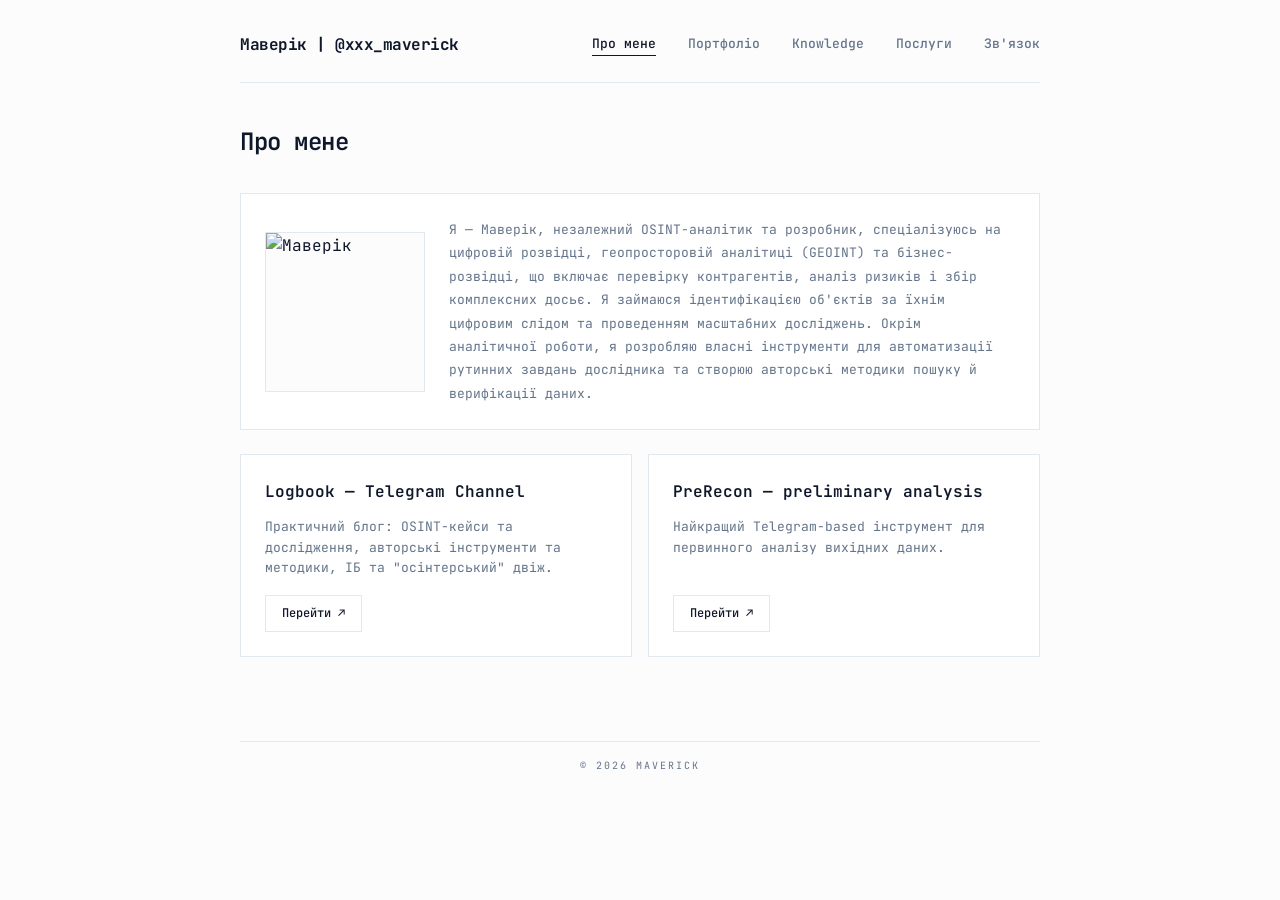
==== index.html @ 05b4f3a4 "Add files via upload" ====
<!DOCTYPE html>
<html lang="uk">
<head>
    <meta charset="UTF-8">
    <meta name="viewport" content="width=device-width, initial-scale=1.0">
    <title>Про мене • Маверік</title>
    <link rel="stylesheet" href="styles.css">
</head>
<body>

    <header>
        <div class="nav-container">
            <a href="index.html" class="logo">Маверік | @xxx_maverick</a>
            <nav class="nav-links">
                <a href="index.html" class="active">Про мене</a>
                <a href="portfolio.html">Портфоліо</a>
                <a href="knowledge.html">Knowledge</a>
                <a href="pricelist.html">Послуги</a>
                <a href="contact.html">Зв'язок</a>
            </nav>
        </div>
    </header>

    <main>
        <section>
            <h1>Про мене</h1>

            <div class="tactical-card profile-container">
                <img src="media/my_avatar.jpg" alt="Маверік" class="profile-avatar">
                <div>
                    <p class="card-desc" style="line-height: 1.8; margin-bottom: 0;">
                        Я — Маверік, незалежний OSINT-аналітик та розробник, спеціалізуюсь на цифровій розвідці, геопросторовій аналітиці (GEOINT) та бізнес-розвідці, що включає перевірку контрагентів, аналіз ризиків і збір комплексних досьє. Я займаюся ідентифікацією об'єктів за їхнім цифровим слідом та проведенням масштабних досліджень. Окрім аналітичної роботи, я розробляю власні інструменти для автоматизації рутинних завдань дослідника та створюю авторські методики пошуку й верифікації даних.
                    </p>
                </div>
            </div>

            <div class="link-grid">
                <div class="tactical-card">
                    <div class="card-title">Logbook — Telegram Channel</div>
                    <p class="card-desc">Практичний блог: OSINT-кейси та дослідження, авторські інструменти та методики, ІБ та "осінтерський" двіж.</p>
                    <a href="https://t.me/its_logbook" target="_blank" class="btn-link">Перейти ↗</a>
                </div>

                <div class="tactical-card">
                    <div class="card-title">PreRecon — preliminary analysis</div>
                    <p class="card-desc">Найкращий Telegram-based інструмент для первинного аналізу вихідних даних.</p>
                    <a href="https://t.me/prerecon_news" target="_blank" class="btn-link">Перейти ↗</a>
                </div>
            </div>
        </section>
    </main>

    <footer>
        <p class="footer-text">© 2026 MAVERICK</p>
    </footer>

</body>
</html>
---- styles.css ----
/* Google Fonts: JetBrains Mono для технічного стилю */
@import url('https://fonts.googleapis.com/css2?family=JetBrains+Mono:wght@300;400;500;600;700&display=swap');

:root {
    --bg-light: #fcfcfc;
    --bg-card: #ffffff;
    --border-color: #e2e8f0;
    --border-hover: #0f172a;
    --accent-blue: #0250c5;
    --accent-glow: rgba(2, 80, 197, 0.05);
    --text-primary: #0f172a;
    --text-muted: #64748b;
    --max-width: 800px;
}

* {
    box-sizing: border-box;
    margin: 0;
    padding: 0;
}

body {
    background-color: var(--bg-light);
    color: var(--text-primary);
    font-family: 'JetBrains Mono', monospace;
    line-height: 1.6;
    padding: 0 16px;
}

/* Навігація */
header {
    max-width: var(--max-width);
    margin: 0 auto;
    padding: 32px 0 24px 0;
    border-bottom: 1px solid var(--border-color);
}

.nav-container {
    display: flex;
    flex-direction: column;
    gap: 16px;
    align-items: flex-start;
}

@media(min-width: 600px) {
    .nav-container {
        flex-direction: row;
        justify-content: space-between;
        align-items: center;
    }
}

.logo {
    font-weight: 700;
    font-size: 16px;
    letter-spacing: -0.5px;
    text-decoration: none;
    color: var(--text-primary);
}

.nav-links {
    display: flex;
    gap: 32px;
    flex-wrap: wrap;
}

.nav-links a {
    font-size: 13px;
    color: var(--text-muted);
    text-decoration: none;
    font-weight: 500;
    transition: color 0.2s ease;
}

.nav-links a:hover,
.nav-links a.active {
    color: var(--text-primary);
    border-bottom: 1px solid var(--text-primary);
}

/* Контейнер сторінок */
main {
    max-width: var(--max-width);
    margin: 40px auto;
}

h1 {
    font-size: 24px;
    font-weight: 600;
    letter-spacing: -0.5px;
    margin-bottom: 32px;
    color: var(--text-primary);
}

.subtitle {
    font-size: 11px;
    color: var(--text-muted);
    letter-spacing: 2px;
    text-transform: uppercase;
    margin-bottom: 32px;
}

/* Тактичні карти (Аналог Maverick Card) */
.tactical-card {
    background: var(--bg-card);
    border: 1px solid var(--border-color);
    padding: 24px;
    margin-bottom: 20px;
    position: relative;
    transition: all 0.3s cubic-bezier(0.25, 1, 0.5, 1);
    
    /* Перетворення на флекс для позиціонування елементів по вертикалі */
    display: flex;
    flex-direction: column;
}

.tactical-card:hover {
    border-color: var(--border-hover);
    box-shadow: 0 8px 24px var(--accent-glow);
    transform: scale(1.015);
}

.card-title {
    font-size: 16px;
    font-weight: 600;
    margin-bottom: 12px;
    display: flex;
    justify-content: space-between;
    align-items: center;
    width: 100%;
}

.card-desc {
    font-size: 13px;
    color: var(--text-muted);
    margin-bottom: 16px;
    flex-grow: 1; /* Змушує опис розтягуватися та виштовхувати кнопку вниз */
}

/* Профіль з аватаром */
.profile-container {
    display: flex;
    flex-direction: column;
    gap: 24px;
    align-items: center;
}

@media(min-width: 600px) {
    .profile-container {
        flex-direction: row;
        align-items: center;
    }
}

.profile-avatar {
    width: 160px;
    height: 160px;
    border: 1px solid var(--border-color);
    object-fit: cover;
    flex-shrink: 0;
    background-color: var(--bg-light);
}

/* Кнопки та Посилання */
.btn-link {
    display: inline-block;
    padding: 8px 16px;
    border: 1px solid var(--border-color);
    background: var(--bg-card);
    color: var(--text-primary);
    text-decoration: none;
    font-size: 12px;
    font-weight: 500;
    transition: all 0.2s ease;
    align-self: flex-start; /* Запобігає автоматичному розтягуванню кнопки по ширині */
}

.btn-link:hover {
    border-color: var(--text-primary);
    background: var(--text-primary);
    color: var(--bg-card);
}

/* Списки та Сітки */
.link-grid {
    display: grid;
    grid-template-columns: 1fr;
    gap: 16px;
    margin-top: 24px;
}

@media(min-width: 600px) {
    .link-grid {
        grid-template-columns: 1fr 1fr;
    }
}

/* Таблиці */
.table-container {
    width: 100%;
    overflow-x: auto;
    border: 1px solid var(--border-color);
    background: var(--bg-card);
}

table {
    width: 100%;
    border-collapse: collapse;
    font-size: 13px;
    text-align: left;
}

th {
    background-color: #f8fafc;
    font-weight: 600;
    color: var(--text-primary);
    border-bottom: 1px solid var(--border-color);
    padding: 12px 16px;
}

td {
    padding: 12px 16px;
    border-bottom: 1px solid var(--border-color);
    color: var(--text-muted);
}

tr:last-child td {
    border-bottom: none;
}

tr:hover td {
    color: var(--text-primary);
    background-color: #fafafa;
}

/* Футер */
footer {
    max-width: var(--max-width);
    margin: 64px auto 32px auto;
    border-top: 1px solid var(--border-color);
    padding-top: 16px;
    text-align: center;
}

.footer-text {
    font-size: 10px;
    color: var(--text-muted);
    letter-spacing: 2px;
    text-transform: uppercase;
}
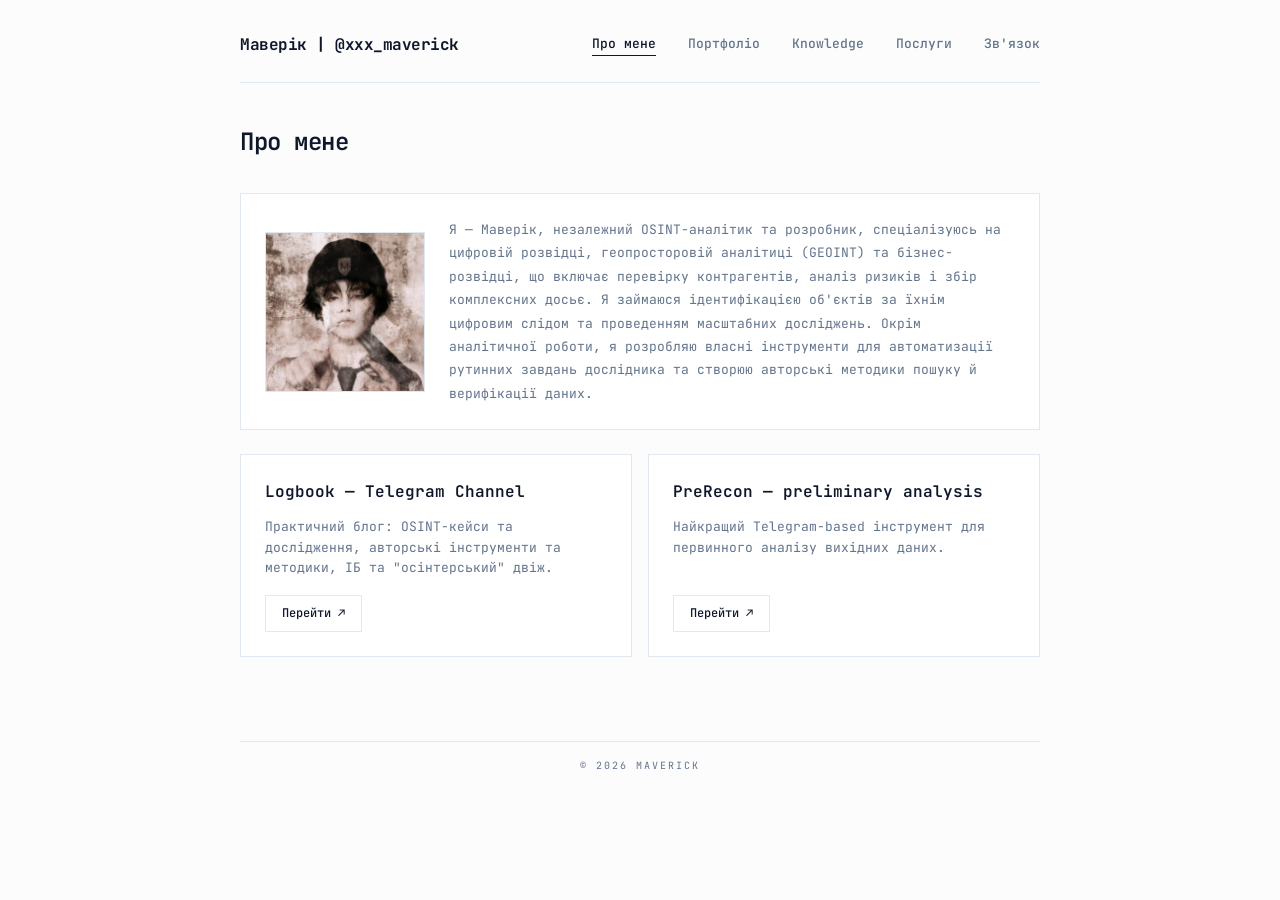
==== commit 38230dea: "Update index.html" ====
--- a/index.html
+++ b/index.html
@@ -10,9 +10,9 @@
 
     <header>
         <div class="nav-container">
-            <a href="index.html" class="logo">Маверік | @xxx_maverick</a>
+            <a href="/" class="logo">Маверік | @xxx_maverick</a>
             <nav class="nav-links">
-                <a href="index.html" class="active">Про мене</a>
+                <a href="/" class="active">Про мене</a>
                 <a href="portfolio.html">Портфоліо</a>
                 <a href="knowledge.html">Knowledge</a>
                 <a href="pricelist.html">Послуги</a>
